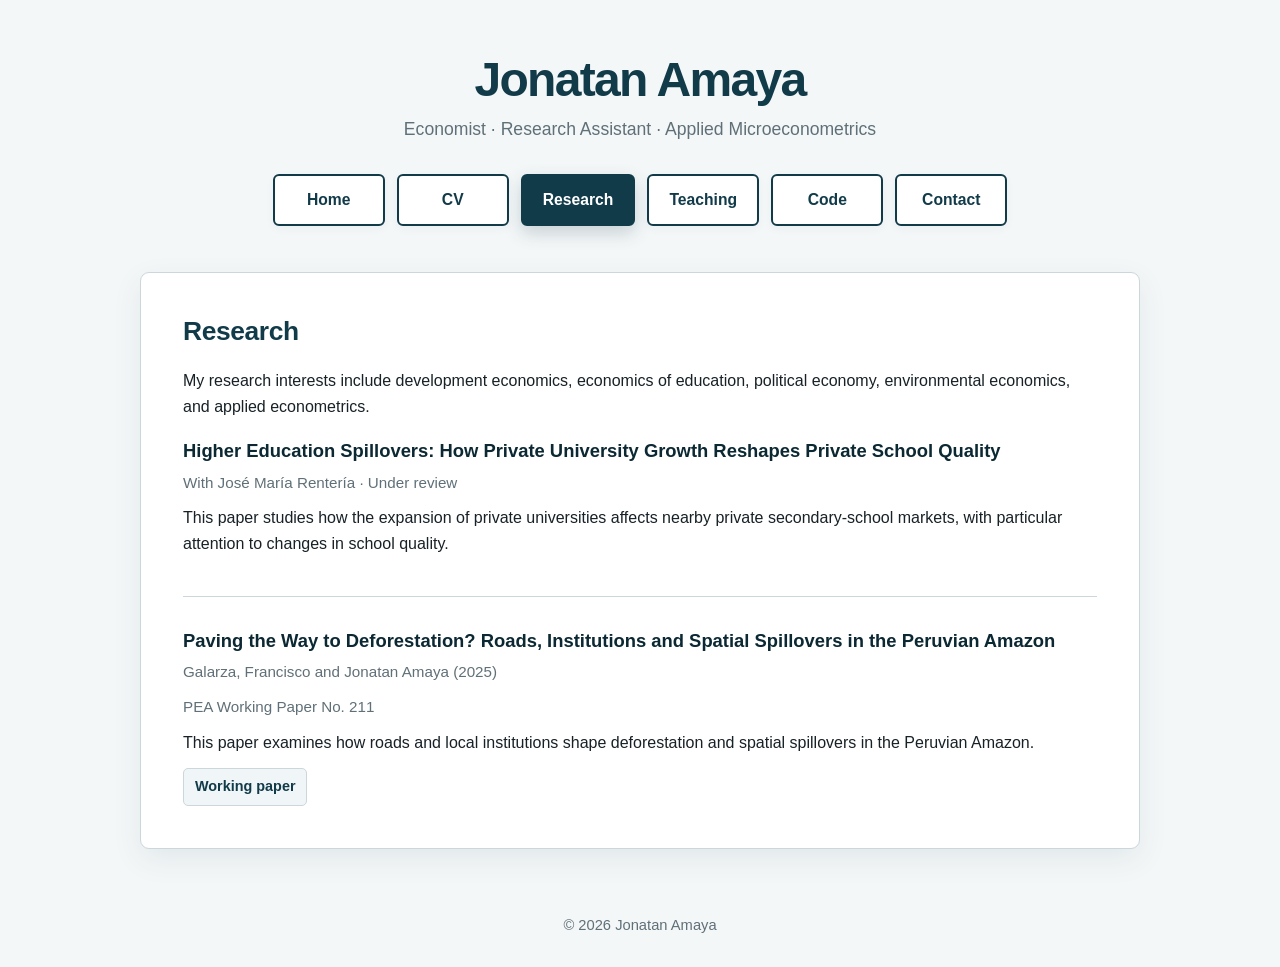
==== research.html @ 5780d2b5 "Create research.html for research projects display This file contains the HTML structure for a resea" ====
<!DOCTYPE html>
<html lang="en">
<head>
    <meta charset="UTF-8">

    <meta
        name="viewport"
        content="width=device-width, initial-scale=1.0"
    >

    <meta
        name="description"
        content="Research projects, submitted papers, and working papers by Jonatan Amaya."
    >

    <title>Research | Jonatan Amaya</title>

    <link rel="stylesheet" href="style.css">
</head>

<body>

    <header class="site-header">
        <h1>Jonatan Amaya</h1>

        <p class="subtitle">
            Economist · Research Assistant · Applied Microeconometrics
        </p>

        <nav class="navigation" aria-label="Main navigation">
            <a href="index.html">Home</a>

            <a
                href="assets/jonatan_amaya_cv.pdf"
                target="_blank"
                rel="noopener noreferrer"
            >
                CV
            </a>

            <a class="active" href="research.html">Research</a>
            <a href="teaching.html">Teaching</a>
            <a href="code.html">Code</a>
            <a href="contact.html">Contact</a>
        </nav>
    </header>

    <main class="container">
        <section class="card">

            <h2>Research</h2>

            <p>
                My research interests include development economics,
                economics of education, political economy, environmental
                economics, and applied econometrics.
            </p>

            <article class="item">
                <h3>
                    Higher Education Spillovers: How Private University
                    Growth Reshapes Private School Quality
                </h3>

                <p class="item-meta">
                    With José María Rentería · Under review
                </p>

                <p>
                    This paper studies how the expansion of private
                    universities affects nearby private secondary-school
                    markets, with particular attention to changes in school
                    quality.
                </p>
            </article>

            <article class="item">
                <h3>
                    Paving the Way to Deforestation? Roads, Institutions
                    and Spatial Spillovers in the Peruvian Amazon
                </h3>

                <p class="item-meta">
                    Galarza, Francisco and Jonatan Amaya (2025)
                </p>

                <p class="item-meta">
                    PEA Working Paper No. 211
                </p>

                <p>
                    This paper examines how roads and local institutions
                    shape deforestation and spatial spillovers in the
                    Peruvian Amazon.
                </p>

                <div class="item-links">
                    <a
                        href="https://perueconomics.org/wp-content/uploads/2025/10/WP-211.pdf"
                        target="_blank"
                        rel="noopener noreferrer"
                    >
                        Working paper
                    </a>
                </div>
            </article>

        </section>
    </main>

    <footer>
        © 2026 Jonatan Amaya
    </footer>

</body>
</html>
---- style.css ----
:root {
    --primary: #123b4a;
    --primary-dark: #0b2833;
    --accent: #1976a3;

    --background: #f4f7f8;
    --card: #ffffff;

    --text: #172126;
    --muted: #607078;
    --border: #ccd7db;

    --code-bg: #101a20;
    --code-text: #e6edf1;

    --shadow: 0 10px 30px rgba(18, 59, 74, 0.08);
    --shadow-hover: 0 14px 34px rgba(18, 59, 74, 0.13);
}

/* =========================================================
   General settings
   ========================================================= */

* {
    box-sizing: border-box;
}

html {
    scroll-behavior: smooth;
}

body {
    margin: 0;
    min-height: 100vh;

    font-family:
        Inter,
        "Segoe UI",
        Roboto,
        Helvetica,
        Arial,
        sans-serif;

    background: var(--background);
    color: var(--text);
    line-height: 1.65;

    -webkit-font-smoothing: antialiased;
    text-rendering: optimizeLegibility;
}

a {
    color: var(--accent);
    text-decoration-thickness: 1px;
    text-underline-offset: 3px;
}

a:hover {
    color: var(--primary-dark);
}

img {
    max-width: 100%;
}

/* =========================================================
   Header
   ========================================================= */

.site-header {
    max-width: 1120px;
    margin: 0 auto;
    padding: 52px 24px 28px;
    text-align: center;
}

.site-header h1 {
    margin: 0;

    color: var(--primary);
    font-size: clamp(2.2rem, 5vw, 3rem);
    font-weight: 750;
    line-height: 1.15;
    letter-spacing: -0.035em;
}

.subtitle {
    margin: 8px 0 30px;

    color: var(--muted);
    font-size: 1.1rem;
    font-weight: 450;
}

/* =========================================================
   Navigation
   ========================================================= */

.navigation {
    display: flex;
    justify-content: center;
    flex-wrap: wrap;
    gap: 12px;
}

.navigation a {
    display: inline-flex;
    align-items: center;
    justify-content: center;

    min-width: 112px;
    min-height: 50px;
    padding: 11px 20px;

    color: var(--primary);
    background: var(--card);

    border: 2px solid var(--primary);
    border-radius: 6px;

    font-size: 0.98rem;
    font-weight: 650;
    text-decoration: none;

    box-shadow: 0 3px 10px rgba(18, 59, 74, 0.04);

    transition:
        background-color 0.18s ease,
        color 0.18s ease,
        border-color 0.18s ease,
        transform 0.18s ease,
        box-shadow 0.18s ease;
}

.navigation a:hover {
    color: #ffffff;
    background: var(--accent);
    border-color: var(--accent);

    transform: translateY(-2px);
    box-shadow: 0 7px 17px rgba(25, 118, 163, 0.18);
}

.navigation a.active {
    color: #ffffff;
    background: var(--primary);
    border-color: var(--primary);
    box-shadow: 0 7px 18px rgba(18, 59, 74, 0.2);
}

/* =========================================================
   Main layout
   ========================================================= */

.container {
    width: min(calc(100% - 40px), 1000px);
    margin: 18px auto 64px;
}

.card {
    background: var(--card);
    border: 1px solid var(--border);
    border-radius: 9px;

    padding: 42px;

    box-shadow: var(--shadow);

    transition:
        box-shadow 0.2s ease,
        transform 0.2s ease;
}

.card:hover {
    box-shadow: var(--shadow-hover);
}

/* =========================================================
   Home page
   ========================================================= */

.home-grid {
    display: grid;
    grid-template-columns: minmax(0, 1fr) 285px;
    gap: 46px;
    align-items: start;
}

.home-grid p:first-of-type {
    margin-top: 0;
}

.profile-photo {
    display: block;
    width: 100%;
    aspect-ratio: 4 / 5;
    object-fit: cover;
    object-position: center;

    border: 1px solid var(--border);
    border-radius: 8px;

    box-shadow: 0 10px 26px rgba(18, 59, 74, 0.12);
}

/* =========================================================
   Typography
   ========================================================= */

h2 {
    margin-top: 0;
    margin-bottom: 20px;

    color: var(--primary);
    font-size: 1.65rem;
    line-height: 1.25;
    letter-spacing: -0.015em;
}

h3 {
    margin-top: 0;
    margin-bottom: 5px;

    color: var(--primary-dark);
    font-size: 1.15rem;
    line-height: 1.35;
}

p {
    margin-top: 0;
    margin-bottom: 18px;
}

strong {
    color: var(--primary-dark);
}

/* =========================================================
   Research, teaching and code items
   ========================================================= */

.item {
    margin-bottom: 32px;
    padding-bottom: 28px;
    border-bottom: 1px solid var(--border);
}

.item:last-child {
    margin-bottom: 0;
    padding-bottom: 0;
    border-bottom: none;
}

.item p {
    margin-top: 6px;
    margin-bottom: 10px;
}

.item-meta {
    color: var(--muted);
    font-size: 0.95rem;
}

.item-links {
    display: flex;
    flex-wrap: wrap;
    gap: 10px;
    margin-top: 12px;
}

.item-links a {
    display: inline-block;
    padding: 6px 11px;

    color: var(--primary);
    background: #f0f5f7;

    border: 1px solid var(--border);
    border-radius: 5px;

    font-size: 0.9rem;
    font-weight: 650;
    text-decoration: none;

    transition:
        background-color 0.18s ease,
        border-color 0.18s ease,
        color 0.18s ease;
}

.item-links a:hover {
    color: #ffffff;
    background: var(--accent);
    border-color: var(--accent);
}

/* =========================================================
   Links
   ========================================================= */

.links {
    margin-top: 26px;
}

.links a,
.text-link {
    color: var(--accent);
    font-weight: 650;
}

.links a:hover,
.text-link:hover {
    color: var(--primary-dark);
}

/* =========================================================
   Technical labels and code
   ========================================================= */

.tech-label,
code,
pre {
    font-family:
        "IBM Plex Mono",
        "SFMono-Regular",
        Consolas,
        "Liberation Mono",
        monospace;
}

.tech-label {
    display: inline-block;
    margin: 3px 4px 3px 0;
    padding: 4px 8px;

    color: var(--primary-dark);
    background: #e9f0f3;

    border: 1px solid var(--border);
    border-radius: 4px;

    font-size: 0.86rem;
}

code {
    padding: 2px 5px;

    color: var(--primary-dark);
    background: #e9f0f3;

    border-radius: 4px;
    font-size: 0.9em;
}

pre {
    overflow-x: auto;

    padding: 20px;

    color: var(--code-text);
    background: var(--code-bg);

    border: 1px solid #273942;
    border-radius: 7px;

    font-size: 0.9rem;
    line-height: 1.55;
}

pre code {
    padding: 0;
    color: inherit;
    background: transparent;
}

/* =========================================================
   Contact section
   ========================================================= */

.contact-list {
    display: grid;
    gap: 14px;
    margin: 0;
    padding: 0;
    list-style: none;
}

.contact-list li {
    padding: 14px 16px;

    background: #f7fafb;
    border: 1px solid var(--border);
    border-radius: 6px;
}

.contact-list strong {
    display: inline-block;
    min-width: 95px;
}

/* =========================================================
   Buttons
   ========================================================= */

.button {
    display: inline-flex;
    align-items: center;
    justify-content: center;

    padding: 10px 17px;

    color: #ffffff;
    background: var(--primary);

    border: 2px solid var(--primary);
    border-radius: 6px;

    font-weight: 650;
    text-decoration: none;

    transition:
        background-color 0.18s ease,
        border-color 0.18s ease,
        transform 0.18s ease;
}

.button:hover {
    color: #ffffff;
    background: var(--accent);
    border-color: var(--accent);
    transform: translateY(-2px);
}

.button-secondary {
    color: var(--primary);
    background: transparent;
}

.button-secondary:hover {
    color: #ffffff;
}

/* =========================================================
   Footer
   ========================================================= */

footer {
    width: min(calc(100% - 40px), 1000px);
    margin: 0 auto;
    padding: 0 24px 30px;

    color: var(--muted);
    font-size: 0.92rem;
    text-align: center;
}

/* =========================================================
   Keyboard accessibility
   ========================================================= */

a:focus-visible,
button:focus-visible {
    outline: 3px solid rgba(25, 118, 163, 0.35);
    outline-offset: 3px;
}

/* =========================================================
   Tablet
   ========================================================= */

@media (max-width: 820px) {
    .site-header {
        padding-top: 40px;
    }

    .home-grid {
        grid-template-columns: minmax(0, 1fr) 240px;
        gap: 32px;
    }

    .card {
        padding: 34px;
    }
}

/* =========================================================
   Mobile
   ========================================================= */

@media (max-width: 680px) {
    .site-header {
        padding: 34px 18px 22px;
    }

    .subtitle {
        margin-bottom: 24px;
        font-size: 1rem;
    }

    .navigation {
        gap: 9px;
    }

    .navigation a {
        flex: 1 1 125px;
        min-width: 0;
        min-height: 46px;
        padding: 9px 13px;
    }

    .container {
        width: min(calc(100% - 24px), 1000px);
        margin-top: 10px;
        margin-bottom: 45px;
    }

    .card {
        padding: 25px;
        border-radius: 8px;
    }

    .home-grid {
        grid-template-columns: 1fr;
        gap: 30px;
    }

    .profile-photo {
        max-width: 290px;
        margin: 0 auto;
    }

    h2 {
        font-size: 1.45rem;
    }

    .contact-list strong {
        display: block;
        min-width: 0;
        margin-bottom: 4px;
    }
}

/* =========================================================
   Very small screens
   ========================================================= */

@media (max-width: 400px) {
    .navigation a {
        flex-basis: 100%;
    }

    .card {
        padding: 21px;
    }
}

/* =========================================================
   Reduced motion
   ========================================================= */

@media (prefers-reduced-motion: reduce) {
    html {
        scroll-behavior: auto;
    }

    *,
    *::before,
    *::after {
        transition-duration: 0.01ms !important;
        animation-duration: 0.01ms !important;
        animation-iteration-count: 1 !important;
    }
}
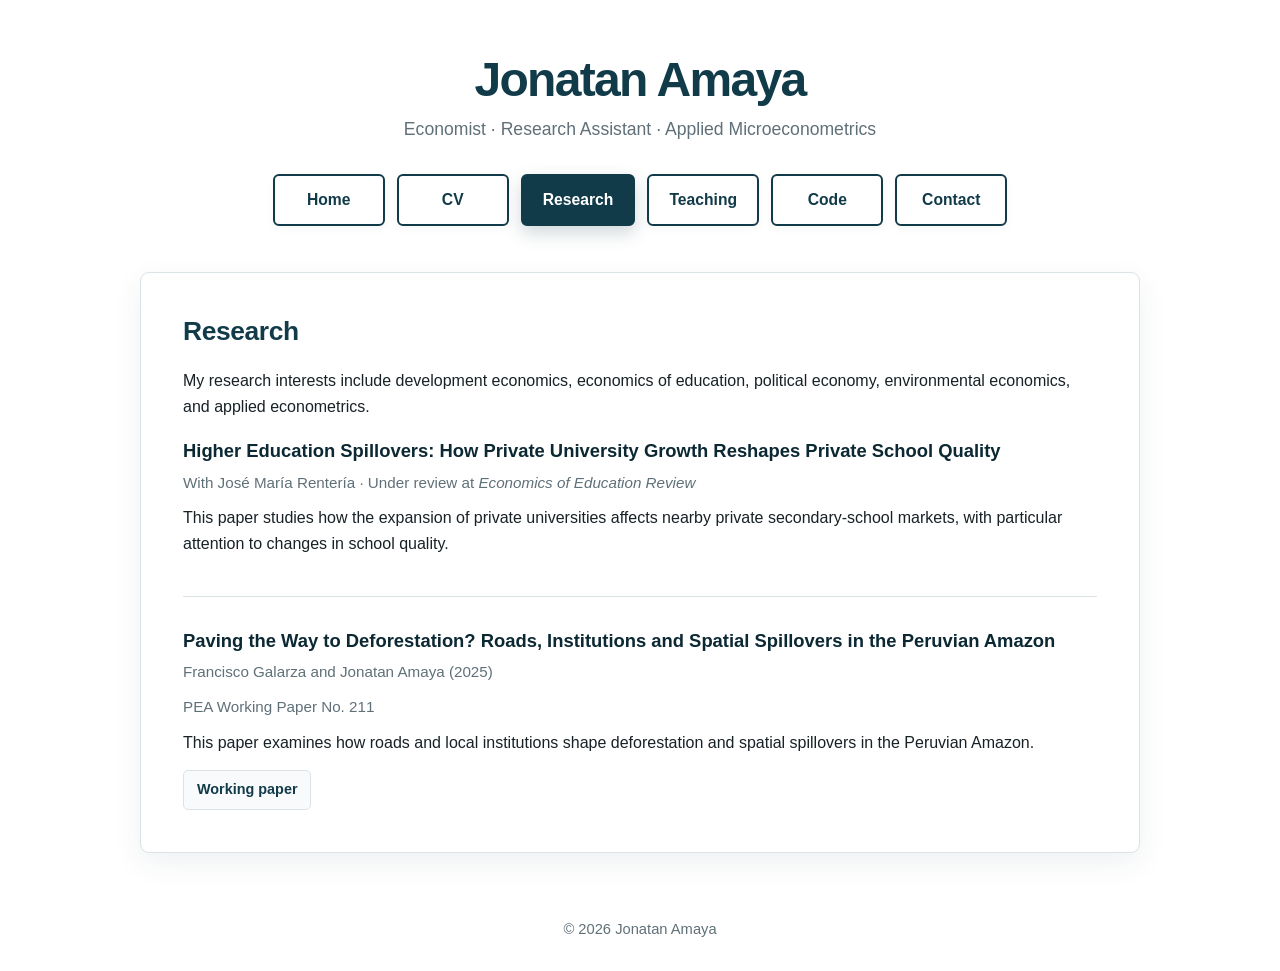
==== commit 56b6f683: "Revise author names and review details in research.html Updated author names and review status for c" ====
--- a/research.html
+++ b/research.html
@@ -63,7 +63,8 @@
                 </h3>
 
                 <p class="item-meta">
-                    With José María Rentería · Under review
+                    With José María Rentería · Under review at
+                    <em>Economics of Education Review</em>
                 </p>
 
                 <p>
@@ -81,7 +82,7 @@
                 </h3>
 
                 <p class="item-meta">
-                    Galarza, Francisco and Jonatan Amaya (2025)
+                    Francisco Galarza and Jonatan Amaya (2025)
                 </p>
 
                 <p class="item-meta">
--- a/style.css
+++ b/style.css
@@ -3,18 +3,20 @@
     --primary-dark: #0b2833;
     --accent: #1976a3;
 
-    --background: #f4f7f8;
+    --background: #ffffff;
     --card: #ffffff;
 
     --text: #172126;
     --muted: #607078;
-    --border: #ccd7db;
+    --border: #dce3e6;
+
+    --soft-background: #f8fafb;
 
     --code-bg: #101a20;
     --code-text: #e6edf1;
 
-    --shadow: 0 10px 30px rgba(18, 59, 74, 0.08);
-    --shadow-hover: 0 14px 34px rgba(18, 59, 74, 0.13);
+    --shadow: 0 10px 30px rgba(18, 59, 74, 0.07);
+    --shadow-hover: 0 14px 34px rgba(18, 59, 74, 0.11);
 }
 
 /* =========================================================
@@ -145,6 +147,7 @@
     color: #ffffff;
     background: var(--primary);
     border-color: var(--primary);
+
     box-shadow: 0 7px 18px rgba(18, 59, 74, 0.2);
 }
 
@@ -158,11 +161,11 @@
 }
 
 .card {
+    padding: 42px;
+
     background: var(--card);
     border: 1px solid var(--border);
     border-radius: 9px;
-
-    padding: 42px;
 
     box-shadow: var(--shadow);
 
@@ -192,8 +195,10 @@
 
 .profile-photo {
     display: block;
+
     width: 100%;
     aspect-ratio: 4 / 5;
+
     object-fit: cover;
     object-position: center;
 
@@ -242,12 +247,14 @@
 .item {
     margin-bottom: 32px;
     padding-bottom: 28px;
+
     border-bottom: 1px solid var(--border);
 }
 
 .item:last-child {
     margin-bottom: 0;
     padding-bottom: 0;
+
     border-bottom: none;
 }
 
@@ -260,20 +267,33 @@
     color: var(--muted);
     font-size: 0.95rem;
 }
+
+.item-meta em {
+    color: var(--muted);
+}
+
+/* =========================================================
+   Material and paper buttons
+   ========================================================= */
 
 .item-links {
     display: flex;
     flex-wrap: wrap;
     gap: 10px;
-    margin-top: 12px;
+
+    margin-top: 14px;
 }
 
 .item-links a {
-    display: inline-block;
-    padding: 6px 11px;
+    display: inline-flex;
+    align-items: center;
+    justify-content: center;
+
+    min-height: 38px;
+    padding: 7px 13px;
 
     color: var(--primary);
-    background: #f0f5f7;
+    background: var(--soft-background);
 
     border: 1px solid var(--border);
     border-radius: 5px;
@@ -285,17 +305,22 @@
     transition:
         background-color 0.18s ease,
         border-color 0.18s ease,
-        color 0.18s ease;
+        color 0.18s ease,
+        transform 0.18s ease,
+        box-shadow 0.18s ease;
 }
 
 .item-links a:hover {
     color: #ffffff;
     background: var(--accent);
     border-color: var(--accent);
-}
-
-/* =========================================================
-   Links
+
+    transform: translateY(-1px);
+    box-shadow: 0 5px 13px rgba(25, 118, 163, 0.15);
+}
+
+/* =========================================================
+   General links
    ========================================================= */
 
 .links {
@@ -330,11 +355,12 @@
 
 .tech-label {
     display: inline-block;
+
     margin: 3px 4px 3px 0;
     padding: 4px 8px;
 
     color: var(--primary-dark);
-    background: #e9f0f3;
+    background: var(--soft-background);
 
     border: 1px solid var(--border);
     border-radius: 4px;
@@ -346,9 +372,10 @@
     padding: 2px 5px;
 
     color: var(--primary-dark);
-    background: #e9f0f3;
+    background: var(--soft-background);
 
     border-radius: 4px;
+
     font-size: 0.9em;
 }
 
@@ -369,6 +396,7 @@
 
 pre code {
     padding: 0;
+
     color: inherit;
     background: transparent;
 }
@@ -380,15 +408,17 @@
 .contact-list {
     display: grid;
     gap: 14px;
+
     margin: 0;
     padding: 0;
+
     list-style: none;
 }
 
 .contact-list li {
     padding: 14px 16px;
 
-    background: #f7fafb;
+    background: #ffffff;
     border: 1px solid var(--border);
     border-radius: 6px;
 }
@@ -399,7 +429,7 @@
 }
 
 /* =========================================================
-   Buttons
+   General buttons
    ========================================================= */
 
 .button {
@@ -428,6 +458,7 @@
     color: #ffffff;
     background: var(--accent);
     border-color: var(--accent);
+
     transform: translateY(-2px);
 }
 
@@ -503,6 +534,7 @@
 
     .navigation a {
         flex: 1 1 125px;
+
         min-width: 0;
         min-height: 46px;
         padding: 9px 13px;
@@ -535,6 +567,7 @@
 
     .contact-list strong {
         display: block;
+
         min-width: 0;
         margin-bottom: 4px;
     }
@@ -551,6 +584,10 @@
 
     .card {
         padding: 21px;
+    }
+
+    .item-links a {
+        width: 100%;
     }
 }
 
